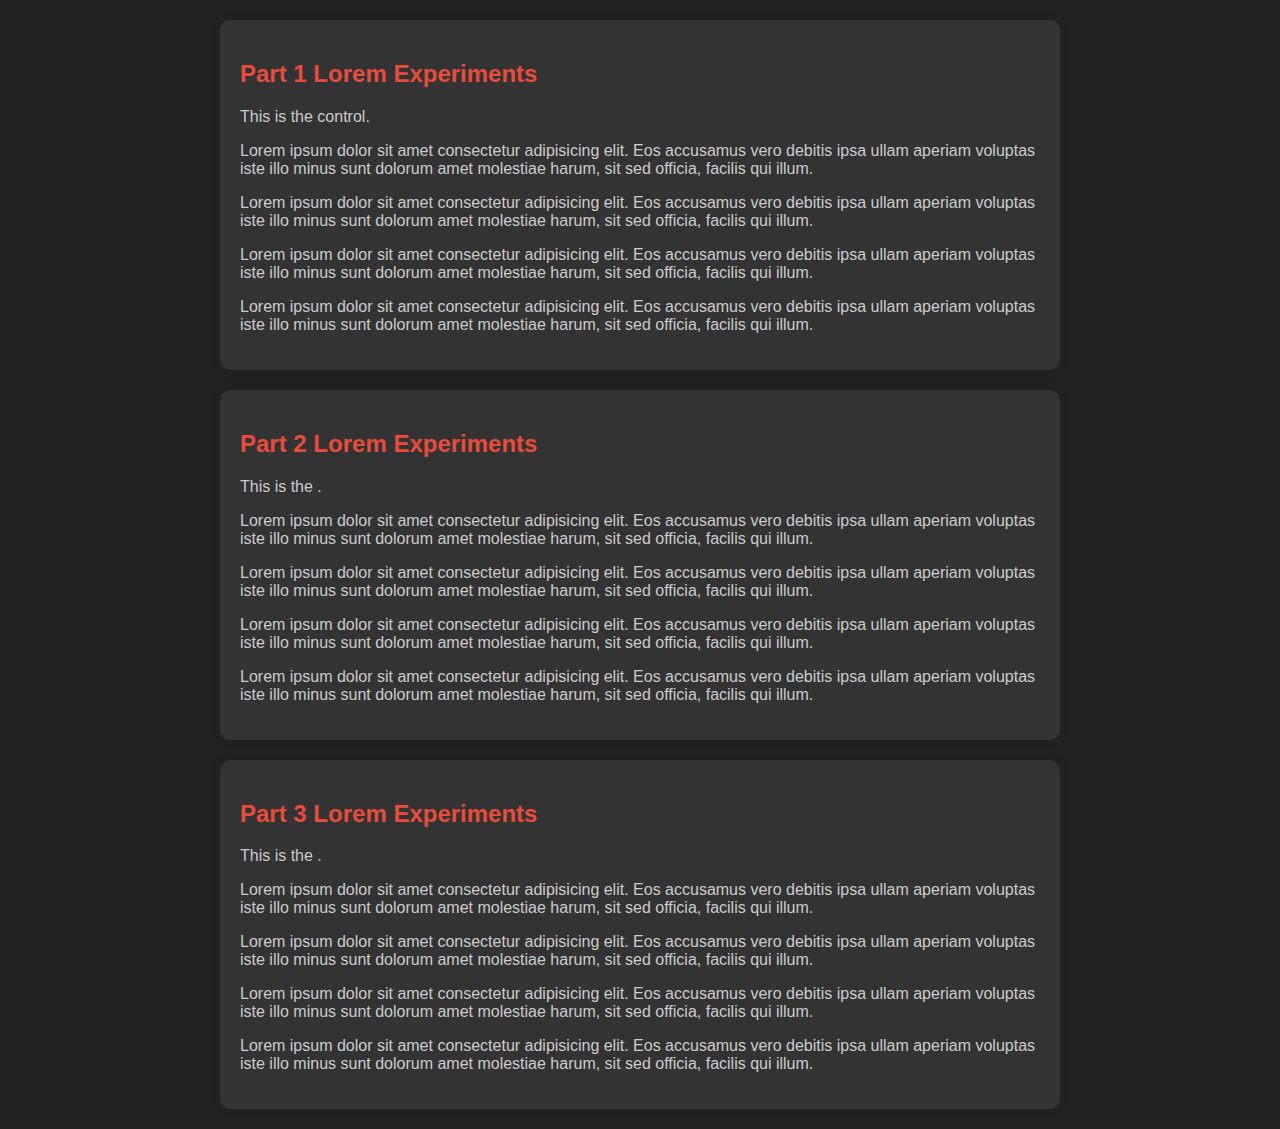
==== experiment1.html @ ab1bb504 "update with more information" ====
<!DOCTYPE html>
<html lang="en">
<head>
    <meta charset="UTF-8">
    <meta name="viewport" content="width=device-width, initial-scale=1.0">
    <title>Document</title>
</head>
<link rel="stylesheet" href="style.css">

<body>
    <section>
        <h2>Part 1 Lorem Experiments</h2>
        <p>This is the control.</p>
        <p>
            <Bold>Lorem ipsum dolor sit amet consectetur adipisicing elit. Eos accusamus vero debitis ipsa ullam aperiam voluptas iste illo minus sunt dolorum amet molestiae harum, sit sed officia, facilis qui illum.        </p>
            </Bold>
                <p>
            <Italics>Lorem ipsum dolor sit amet consectetur adipisicing elit. Eos accusamus vero debitis ipsa ullam aperiam voluptas iste illo minus sunt dolorum amet molestiae harum, sit sed officia, facilis qui illum.        </p>
            </Italics>
            </p>
        <p>
            <Strikethrough>Lorem ipsum dolor sit amet consectetur adipisicing elit. Eos accusamus vero debitis ipsa ullam aperiam voluptas iste illo minus sunt dolorum amet molestiae harum, sit sed officia, facilis qui illum.        </p>
            </Strikethrough>
            </p>
        <p>
            Lorem ipsum dolor sit amet consectetur adipisicing elit. Eos accusamus vero debitis ipsa ullam aperiam voluptas iste illo minus sunt dolorum amet molestiae harum, sit sed officia, facilis qui illum.        </p>
        </p>
    </section>

    <section>
        <h2>Part 2 Lorem Experiments</h2>
        <p>This is the .</p>
        <p>
            <Bold>Lorem ipsum dolor sit amet consectetur adipisicing elit. Eos accusamus vero debitis ipsa ullam aperiam voluptas iste illo minus sunt dolorum amet molestiae harum, sit sed officia, facilis qui illum.        </p>
            </Bold>
                <p>
            <Italics>Lorem ipsum dolor sit amet consectetur adipisicing elit. Eos accusamus vero debitis ipsa ullam aperiam voluptas iste illo minus sunt dolorum amet molestiae harum, sit sed officia, facilis qui illum.        </p>
            </Italics>
            </p>
        <p>
            <Strikethrough>Lorem ipsum dolor sit amet consectetur adipisicing elit. Eos accusamus vero debitis ipsa ullam aperiam voluptas iste illo minus sunt dolorum amet molestiae harum, sit sed officia, facilis qui illum.        </p>
            </Strikethrough>
            </p>
        <p>
            Lorem ipsum dolor sit amet consectetur adipisicing elit. Eos accusamus vero debitis ipsa ullam aperiam voluptas iste illo minus sunt dolorum amet molestiae harum, sit sed officia, facilis qui illum.        </p>
        </p>
    </section>

    <section>
        <h2>Part 3 Lorem Experiments</h2>
        <p>This is the .</p>
        <p>
            <Bold>Lorem ipsum dolor sit amet consectetur adipisicing elit. Eos accusamus vero debitis ipsa ullam aperiam voluptas iste illo minus sunt dolorum amet molestiae harum, sit sed officia, facilis qui illum.        </p>
            </Bold>
                <p>
            <Italics>Lorem ipsum dolor sit amet consectetur adipisicing elit. Eos accusamus vero debitis ipsa ullam aperiam voluptas iste illo minus sunt dolorum amet molestiae harum, sit sed officia, facilis qui illum.        </p>
            </Italics>
            </p>
        <p>
            <Strikethrough>Lorem ipsum dolor sit amet consectetur adipisicing elit. Eos accusamus vero debitis ipsa ullam aperiam voluptas iste illo minus sunt dolorum amet molestiae harum, sit sed officia, facilis qui illum.        </p>
            </Strikethrough>
            </p>
        <p>
            Lorem ipsum dolor sit amet consectetur adipisicing elit. Eos accusamus vero debitis ipsa ullam aperiam voluptas iste illo minus sunt dolorum amet molestiae harum, sit sed officia, facilis qui illum.        </p>
        </p>
    </section>

</body>
</html>
---- style.css ----
body {
    font-family: 'Arial', sans-serif;
    margin: 0;
    padding: 0;
    background-color: #222; /* Darker black */
    color: #ccc;
}

header {
    background-color: #222; /* Darker black */
    color: #ecf0f1;
    padding: 20px;
    text-align: center;
    border-radius: 10px 10px 0 0;
}

header img {
    border-radius: 50%;
    max-width: 100px;
}

section {
    max-width: 800px;
    margin: 20px auto;
    padding: 20px;
    background-color: #333; /* Darker black */
    box-shadow: 0 0 10px rgba(0, 0, 0, 0.1);
    border-radius: 10px;
}

h1, h2, h3 {
    color: #e74c3c; /* Red */
}

ul {
    list-style-type: none;
    padding: 0;
}

li {
    margin-bottom: 10px;
}

a {
    color: #3498db; /* Blue */
    text-decoration: none;
}

a:hover {
    text-decoration: underline;
}

footer {
    text-align: center;
    padding: 10px;
    background-color: #222; /* Darker black */
    color: #ecf0f1;
    position: fixed;
    bottom: 0;
    width: 100%;
    border-radius: 0 0 10px 10px;
}

/* Flexbox styles for sections starting from "Resume" */
.flex-container {
    display: flex;
    flex-direction: column;
}

.flex-item {
    box-sizing: border-box;
    margin-bottom: 20px;
}

.flex-item img {
    max-width: 100%;
    border-radius: 10px;
}
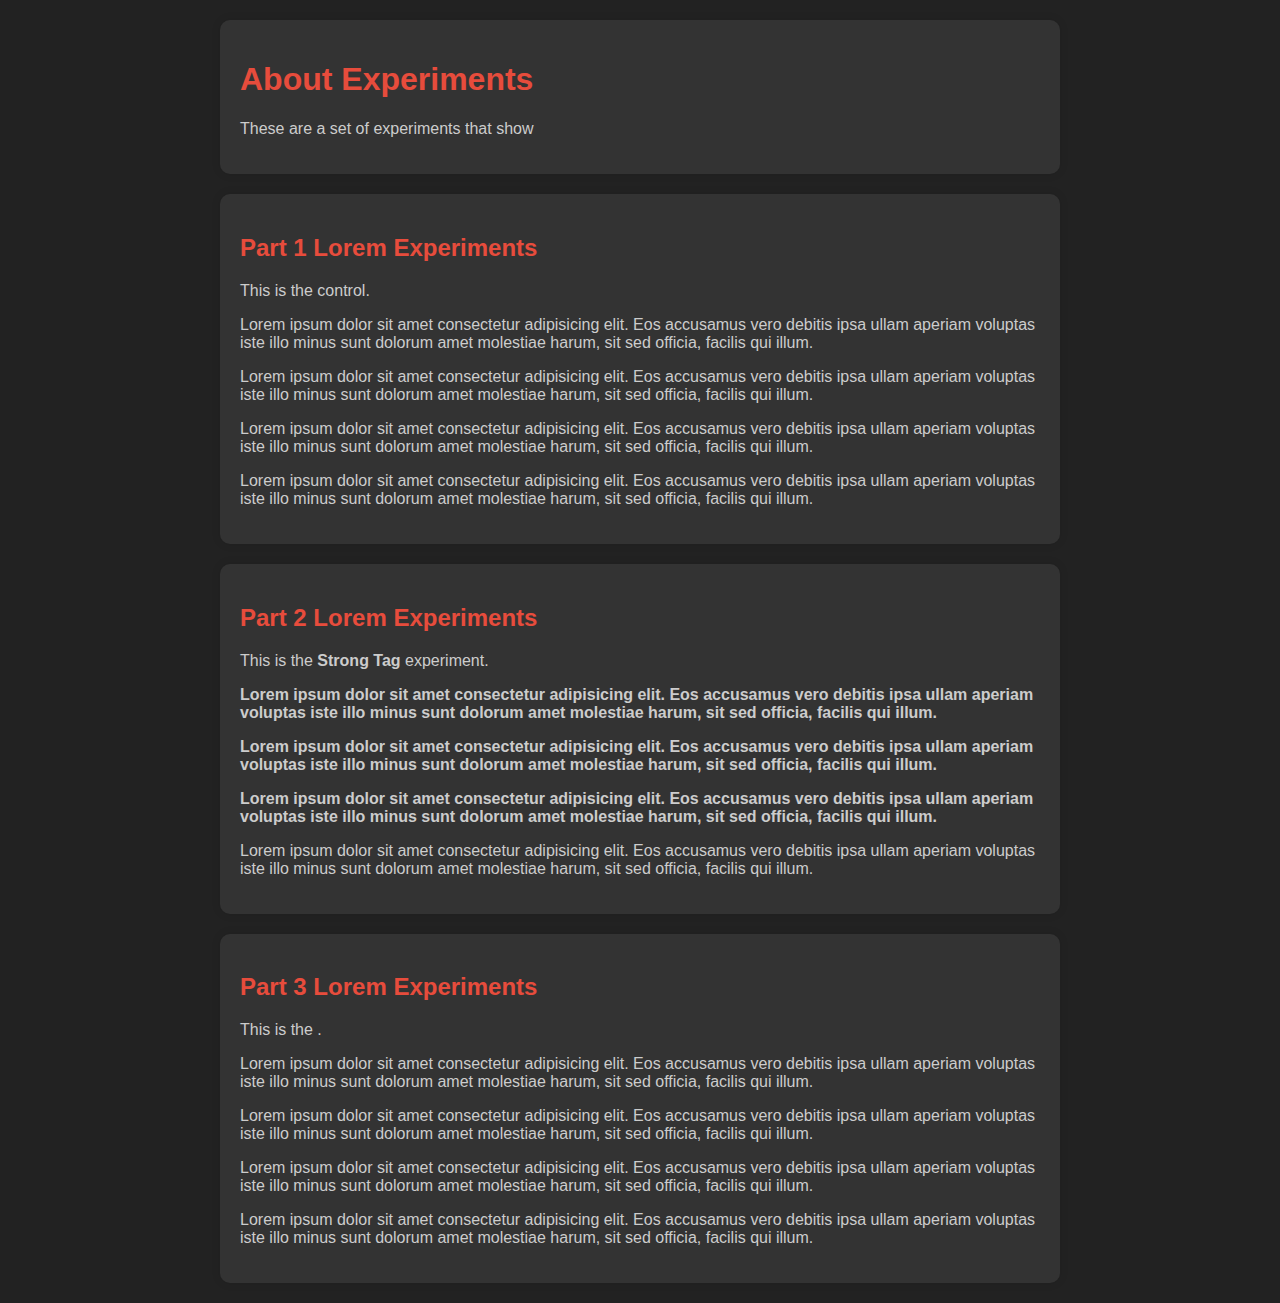
==== commit 85072c3d: "Added Javascript" ====
--- a/experiment1.html
+++ b/experiment1.html
@@ -8,19 +8,24 @@
 <link rel="stylesheet" href="style.css">
 
 <body>
+<section>
+<h1>About Experiments</h1>
+<p>These are a set of experiments that show</p>
+
+</section>
+
     <section>
         <h2>Part 1 Lorem Experiments</h2>
         <p>This is the control.</p>
         <p>
-            <Bold>Lorem ipsum dolor sit amet consectetur adipisicing elit. Eos accusamus vero debitis ipsa ullam aperiam voluptas iste illo minus sunt dolorum amet molestiae harum, sit sed officia, facilis qui illum.        </p>
-            </Bold>
-                <p>
-            <Italics>Lorem ipsum dolor sit amet consectetur adipisicing elit. Eos accusamus vero debitis ipsa ullam aperiam voluptas iste illo minus sunt dolorum amet molestiae harum, sit sed officia, facilis qui illum.        </p>
-            </Italics>
+            Lorem ipsum dolor sit amet consectetur adipisicing elit. Eos accusamus vero debitis ipsa ullam aperiam voluptas iste illo minus sunt dolorum amet molestiae harum, sit sed officia, facilis qui illum.        </p>
+            <p>
+            Lorem ipsum dolor sit amet consectetur adipisicing elit. Eos accusamus vero debitis ipsa ullam aperiam voluptas iste illo minus sunt dolorum amet molestiae harum, sit sed officia, facilis qui illum.        </p>
+            
             </p>
         <p>
-            <Strikethrough>Lorem ipsum dolor sit amet consectetur adipisicing elit. Eos accusamus vero debitis ipsa ullam aperiam voluptas iste illo minus sunt dolorum amet molestiae harum, sit sed officia, facilis qui illum.        </p>
-            </Strikethrough>
+            Lorem ipsum dolor sit amet consectetur adipisicing elit. Eos accusamus vero debitis ipsa ullam aperiam voluptas iste illo minus sunt dolorum amet molestiae harum, sit sed officia, facilis qui illum.        </p>
+            
             </p>
         <p>
             Lorem ipsum dolor sit amet consectetur adipisicing elit. Eos accusamus vero debitis ipsa ullam aperiam voluptas iste illo minus sunt dolorum amet molestiae harum, sit sed officia, facilis qui illum.        </p>
@@ -29,17 +34,17 @@
 
     <section>
         <h2>Part 2 Lorem Experiments</h2>
-        <p>This is the .</p>
+        <p>This is the <strong>Strong Tag</strong> experiment.</p>
         <p>
-            <Bold>Lorem ipsum dolor sit amet consectetur adipisicing elit. Eos accusamus vero debitis ipsa ullam aperiam voluptas iste illo minus sunt dolorum amet molestiae harum, sit sed officia, facilis qui illum.        </p>
-            </Bold>
+            <Strong>Lorem ipsum dolor sit amet consectetur adipisicing elit. Eos accusamus vero debitis ipsa ullam aperiam voluptas iste illo minus sunt dolorum amet molestiae harum, sit sed officia, facilis qui illum.        </p>
+            </Strong>
                 <p>
-            <Italics>Lorem ipsum dolor sit amet consectetur adipisicing elit. Eos accusamus vero debitis ipsa ullam aperiam voluptas iste illo minus sunt dolorum amet molestiae harum, sit sed officia, facilis qui illum.        </p>
-            </Italics>
+            <Strong>Lorem ipsum dolor sit amet consectetur adipisicing elit. Eos accusamus vero debitis ipsa ullam aperiam voluptas iste illo minus sunt dolorum amet molestiae harum, sit sed officia, facilis qui illum.        </p>
+            </Strong>
             </p>
         <p>
-            <Strikethrough>Lorem ipsum dolor sit amet consectetur adipisicing elit. Eos accusamus vero debitis ipsa ullam aperiam voluptas iste illo minus sunt dolorum amet molestiae harum, sit sed officia, facilis qui illum.        </p>
-            </Strikethrough>
+            <Strong>Lorem ipsum dolor sit amet consectetur adipisicing elit. Eos accusamus vero debitis ipsa ullam aperiam voluptas iste illo minus sunt dolorum amet molestiae harum, sit sed officia, facilis qui illum.        </p>
+            </Strong>
             </p>
         <p>
             Lorem ipsum dolor sit amet consectetur adipisicing elit. Eos accusamus vero debitis ipsa ullam aperiam voluptas iste illo minus sunt dolorum amet molestiae harum, sit sed officia, facilis qui illum.        </p>
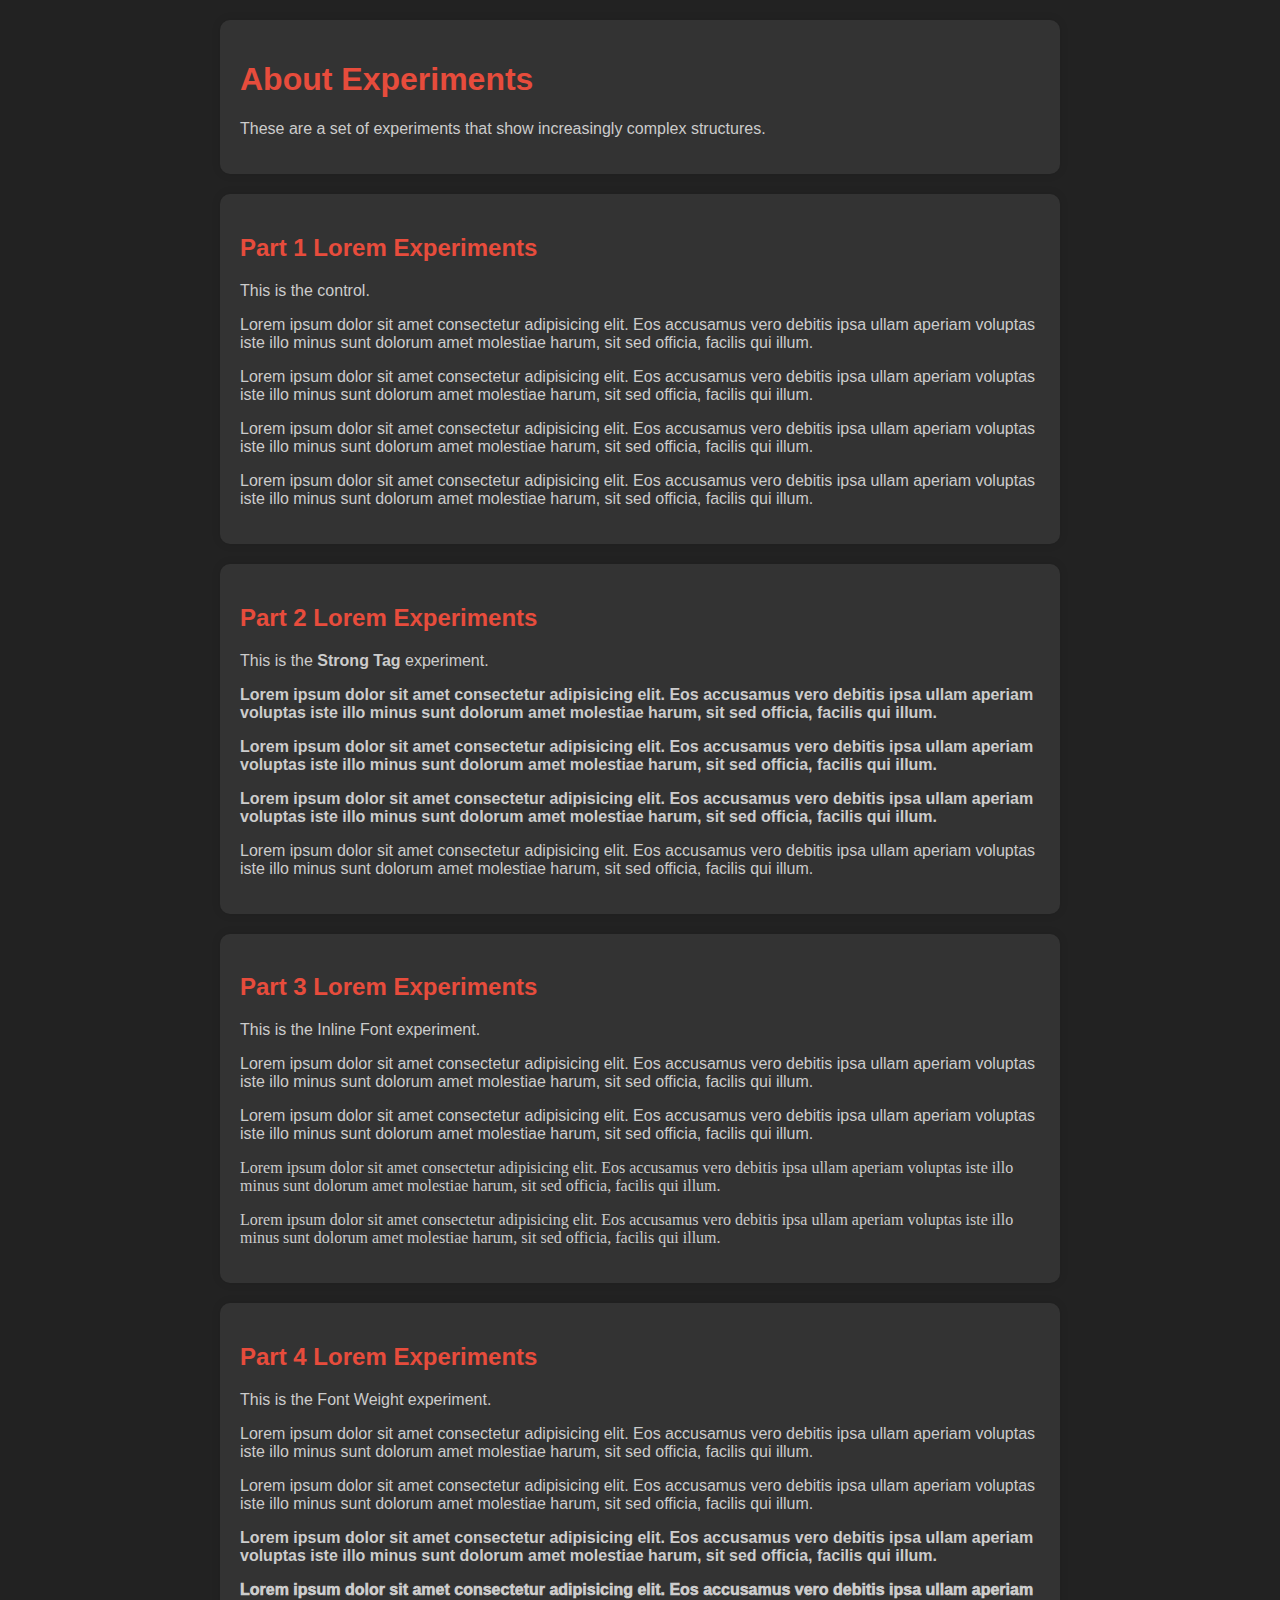
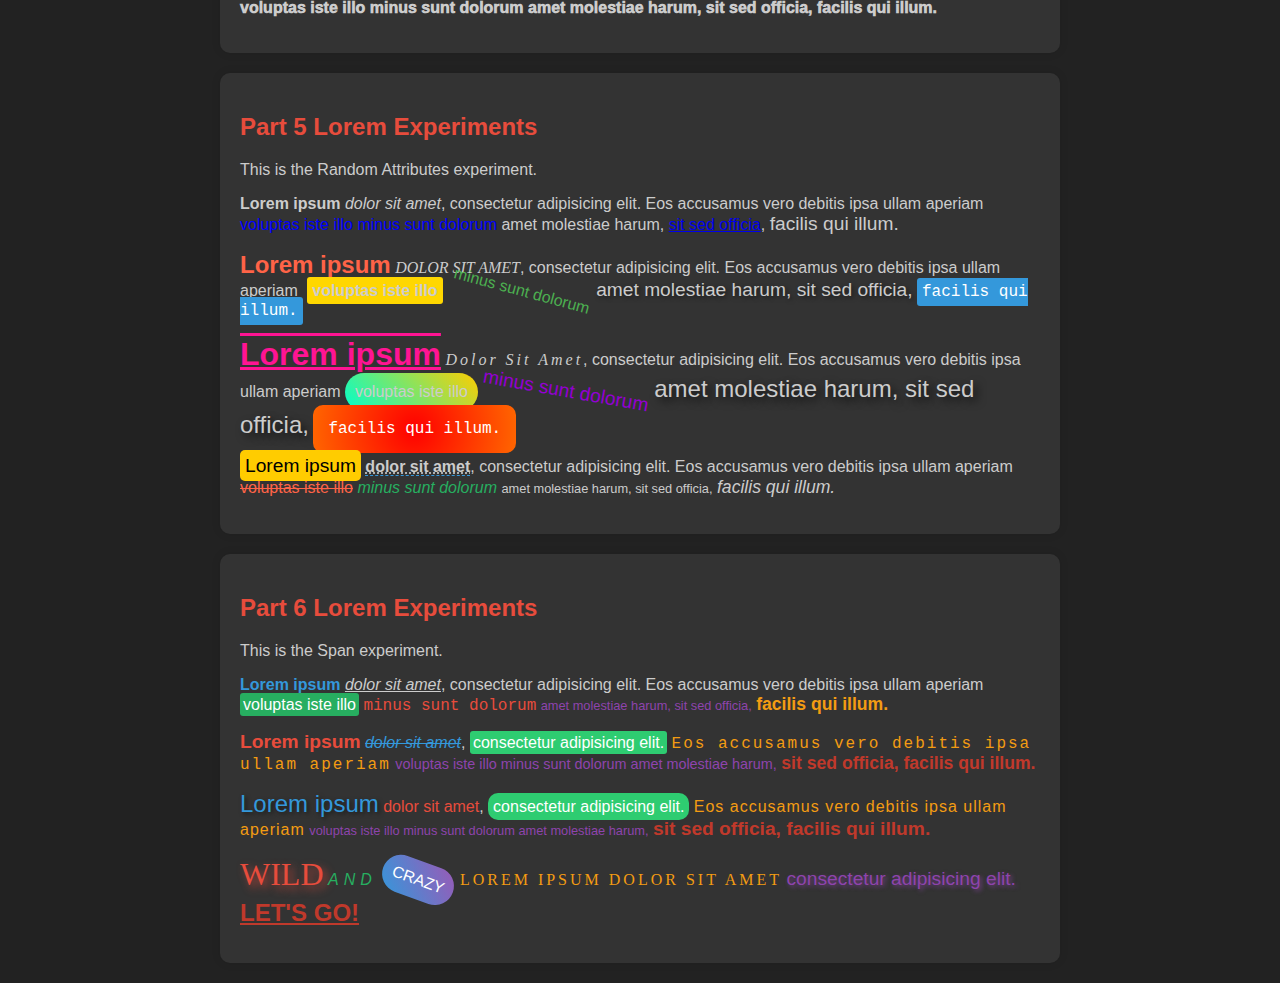
==== commit d6fa41a1: "added to experiments" ====
--- a/experiment1.html
+++ b/experiment1.html
@@ -1,5 +1,6 @@
 <!DOCTYPE html>
 <html lang="en">
+
 <head>
     <meta charset="UTF-8">
     <meta name="viewport" content="width=device-width, initial-scale=1.0">
@@ -8,27 +9,29 @@
 <link rel="stylesheet" href="style.css">
 
 <body>
-<section>
-<h1>About Experiments</h1>
-<p>These are a set of experiments that show</p>
+    <section>
+        <h1>About Experiments</h1>
+        <p>These are a set of experiments that show increasingly complex structures.</p>
 
-</section>
+    </section>
 
     <section>
         <h2>Part 1 Lorem Experiments</h2>
         <p>This is the control.</p>
         <p>
-            Lorem ipsum dolor sit amet consectetur adipisicing elit. Eos accusamus vero debitis ipsa ullam aperiam voluptas iste illo minus sunt dolorum amet molestiae harum, sit sed officia, facilis qui illum.        </p>
-            <p>
-            Lorem ipsum dolor sit amet consectetur adipisicing elit. Eos accusamus vero debitis ipsa ullam aperiam voluptas iste illo minus sunt dolorum amet molestiae harum, sit sed officia, facilis qui illum.        </p>
-            
-            </p>
+            Lorem ipsum dolor sit amet consectetur adipisicing elit. Eos accusamus vero debitis ipsa ullam aperiam
+            voluptas iste illo minus sunt dolorum amet molestiae harum, sit sed officia, facilis qui illum. </p>
         <p>
-            Lorem ipsum dolor sit amet consectetur adipisicing elit. Eos accusamus vero debitis ipsa ullam aperiam voluptas iste illo minus sunt dolorum amet molestiae harum, sit sed officia, facilis qui illum.        </p>
-            
-            </p>
+            Lorem ipsum dolor sit amet consectetur adipisicing elit. Eos accusamus vero debitis ipsa ullam aperiam
+            voluptas iste illo minus sunt dolorum amet molestiae harum, sit sed officia, facilis qui illum. </p>
+        </p>
         <p>
-            Lorem ipsum dolor sit amet consectetur adipisicing elit. Eos accusamus vero debitis ipsa ullam aperiam voluptas iste illo minus sunt dolorum amet molestiae harum, sit sed officia, facilis qui illum.        </p>
+            Lorem ipsum dolor sit amet consectetur adipisicing elit. Eos accusamus vero debitis ipsa ullam aperiam
+            voluptas iste illo minus sunt dolorum amet molestiae harum, sit sed officia, facilis qui illum. </p>
+        </p>
+        <p>
+            Lorem ipsum dolor sit amet consectetur adipisicing elit. Eos accusamus vero debitis ipsa ullam aperiam
+            voluptas iste illo minus sunt dolorum amet molestiae harum, sit sed officia, facilis qui illum. </p>
         </p>
     </section>
 
@@ -36,39 +39,152 @@
         <h2>Part 2 Lorem Experiments</h2>
         <p>This is the <strong>Strong Tag</strong> experiment.</p>
         <p>
-            <Strong>Lorem ipsum dolor sit amet consectetur adipisicing elit. Eos accusamus vero debitis ipsa ullam aperiam voluptas iste illo minus sunt dolorum amet molestiae harum, sit sed officia, facilis qui illum.        </p>
-            </Strong>
-                <p>
-            <Strong>Lorem ipsum dolor sit amet consectetur adipisicing elit. Eos accusamus vero debitis ipsa ullam aperiam voluptas iste illo minus sunt dolorum amet molestiae harum, sit sed officia, facilis qui illum.        </p>
-            </Strong>
-            </p>
+            <Strong>Lorem ipsum dolor sit amet consectetur adipisicing elit. Eos accusamus vero debitis ipsa ullam
+                aperiam voluptas iste illo minus sunt dolorum amet molestiae harum, sit sed officia, facilis qui illum.
+        </p>
+        </Strong>
         <p>
-            <Strong>Lorem ipsum dolor sit amet consectetur adipisicing elit. Eos accusamus vero debitis ipsa ullam aperiam voluptas iste illo minus sunt dolorum amet molestiae harum, sit sed officia, facilis qui illum.        </p>
-            </Strong>
-            </p>
+            <Strong>Lorem ipsum dolor sit amet consectetur adipisicing elit. Eos accusamus vero debitis ipsa ullam
+                aperiam voluptas iste illo minus sunt dolorum amet molestiae harum, sit sed officia, facilis qui illum.
+        </p>
+        </Strong>
+        </p>
         <p>
-            Lorem ipsum dolor sit amet consectetur adipisicing elit. Eos accusamus vero debitis ipsa ullam aperiam voluptas iste illo minus sunt dolorum amet molestiae harum, sit sed officia, facilis qui illum.        </p>
+            <Strong>Lorem ipsum dolor sit amet consectetur adipisicing elit. Eos accusamus vero debitis ipsa ullam
+                aperiam voluptas iste illo minus sunt dolorum amet molestiae harum, sit sed officia, facilis qui illum.
+        </p>
+        </Strong>
+        </p>
+        <p>
+            Lorem ipsum dolor sit amet consectetur adipisicing elit. Eos accusamus vero debitis ipsa ullam aperiam
+            voluptas iste illo minus sunt dolorum amet molestiae harum, sit sed officia, facilis qui illum. </p>
         </p>
     </section>
 
     <section>
         <h2>Part 3 Lorem Experiments</h2>
-        <p>This is the .</p>
-        <p>
-            <Bold>Lorem ipsum dolor sit amet consectetur adipisicing elit. Eos accusamus vero debitis ipsa ullam aperiam voluptas iste illo minus sunt dolorum amet molestiae harum, sit sed officia, facilis qui illum.        </p>
-            </Bold>
-                <p>
-            <Italics>Lorem ipsum dolor sit amet consectetur adipisicing elit. Eos accusamus vero debitis ipsa ullam aperiam voluptas iste illo minus sunt dolorum amet molestiae harum, sit sed officia, facilis qui illum.        </p>
-            </Italics>
-            </p>
-        <p>
-            <Strikethrough>Lorem ipsum dolor sit amet consectetur adipisicing elit. Eos accusamus vero debitis ipsa ullam aperiam voluptas iste illo minus sunt dolorum amet molestiae harum, sit sed officia, facilis qui illum.        </p>
-            </Strikethrough>
-            </p>
-        <p>
-            Lorem ipsum dolor sit amet consectetur adipisicing elit. Eos accusamus vero debitis ipsa ullam aperiam voluptas iste illo minus sunt dolorum amet molestiae harum, sit sed officia, facilis qui illum.        </p>
+        <p>This is the <a style="font-family: Impact, Haettenschweiler, 'Arial Narrow Bold', sans-serif;">Inline</a> <a style="font-family: 'Segoe UI', Tahoma, Geneva, Verdana, sans-serif;">Font</a> <a style="font-family: Arial, Helvetica, sans-serif;">experiment</a>.</p>
+        <p style="font-family: Arial, sans-serif;">
+            Lorem ipsum dolor sit amet consectetur adipisicing elit. Eos accusamus vero debitis ipsa ullam aperiam
+            voluptas iste illo minus sunt dolorum amet molestiae harum, sit sed officia, facilis qui illum. </p>
+        
+        <p style="font-family:'Franklin Gothic Medium', 'Arial Narrow', Arial, sans-serif;">
+            Lorem ipsum dolor sit amet consectetur adipisicing elit. Eos accusamus vero debitis ipsa ullam aperiam
+            voluptas iste illo minus sunt dolorum amet molestiae harum, sit sed officia, facilis qui illum. </p>
+
+        </p>
+        <p style="font-family: 'Times New Roman', sans-serif;">
+            Lorem ipsum dolor sit amet consectetur adipisicing elit. Eos accusamus vero debitis ipsa ullam aperiam
+            voluptas iste illo minus sunt dolorum amet molestiae harum, sit sed officia, facilis qui illum. </p>
+
+        </p>
+        <p style="font-family:Cambria, Cochin, serif;">
+            Lorem ipsum dolor sit amet consectetur adipisicing elit. Eos accusamus vero debitis ipsa ullam aperiam
+            voluptas iste illo minus sunt dolorum amet molestiae harum, sit sed officia, facilis qui illum. </p>
         </p>
     </section>
 
+    <section>
+        <h2>Part 4 Lorem Experiments</h2>
+        <p>This is the Font Weight experiment.</p>
+        <p style="font-weight: 100;">
+            Lorem ipsum dolor sit amet consectetur adipisicing elit. Eos accusamus vero debitis ipsa ullam aperiam
+            voluptas iste illo minus sunt dolorum amet molestiae harum, sit sed officia, facilis qui illum. </p>
+        <p style="font-weight: 500;">
+            Lorem ipsum dolor sit amet consectetur adipisicing elit. Eos accusamus vero debitis ipsa ullam aperiam
+            voluptas iste illo minus sunt dolorum amet molestiae harum, sit sed officia, facilis qui illum. </p>
+
+        </p>
+        <p style="font-weight: 900;">
+            Lorem ipsum dolor sit amet consectetur adipisicing elit. Eos accusamus vero debitis ipsa ullam aperiam
+            voluptas iste illo minus sunt dolorum amet molestiae harum, sit sed officia, facilis qui illum. </p>
+
+        </p>
+        <p style="font-weight: 1000;">
+            Lorem ipsum dolor sit amet consectetur adipisicing elit. Eos accusamus vero debitis ipsa ullam aperiam
+            voluptas iste illo minus sunt dolorum amet molestiae harum, sit sed officia, facilis qui illum. </p>
+        </p>
+    </section>
+
+    <section class="custom-section">
+        <h2 class="custom-section">Part 5 Lorem Experiments</h2>
+        <p>This is the Random Attributes experiment.</p>
+        <p>
+            <strong>Lorem ipsum</strong> <em>dolor sit amet</em>, consectetur adipisicing elit. Eos accusamus vero debitis ipsa ullam aperiam
+            <span style="color: blue;">voluptas iste illo minus sunt dolorum</span> amet molestiae harum, 
+            <a href="#" style="text-decoration: underline;">sit sed officia</a>, <span style="font-size: 1.2em;">facilis qui illum.</span>
+        </p>
+        <p>
+            <strong style="font-size: 1.5em; color: #ff6347;">Lorem ipsum</strong> 
+            <em style="font-family: 'Comic Sans MS', cursive; text-transform: uppercase;">dolor sit amet</em>, 
+            consectetur adipisicing elit. Eos accusamus vero debitis ipsa ullam aperiam
+            <span style="background-color: #ffd700; padding: 5px; border-radius: 3px; margin: 0 5px; font-weight: bold;">voluptas iste illo</span> 
+            <a href="#" style="text-decoration: none; color: #4caf50; transform: rotate(15deg); display: inline-block;">minus sunt dolorum</a> 
+            <span style="font-size: 1.2em; text-shadow: 2px 2px 4px rgba(0, 0, 0, 0.5);">amet molestiae harum, sit sed officia,</span> 
+            <span style="font-family: 'Courier New', monospace; background-color: #3498db; color: white; padding: 5px; border-radius: 3px;">facilis qui illum.</span>
+        </p>
+        <p>
+            <strong style="font-size: 2em; color: #ff1493; text-decoration: underline overline;">Lorem ipsum</strong> 
+            <em style="font-family: 'Impact', fantasy; letter-spacing: 3px; text-transform: capitalize;">dolor sit amet</em>, 
+            consectetur adipisicing elit. Eos accusamus vero debitis ipsa ullam aperiam
+            <span style="background: linear-gradient(45deg, #00ffcc, #ffcc00); padding: 10px; border-radius: 20px; display: inline-block;">voluptas iste illo</span> 
+            <a href="#" style="text-decoration: none; color: #9400d3; transform: rotate(10deg); display: inline-block; font-size: 1.2em;">minus sunt dolorum</a> 
+            <span style="font-size: 1.5em; text-shadow: 4px 4px 8px rgba(0, 0, 0, 0.7);">amet molestiae harum, sit sed officia,</span> 
+            <span style="font-family: 'Courier New', monospace; background: radial-gradient(circle, #ff0000, #ff6600); color: white; padding: 15px; border-radius: 10px;">facilis qui illum.</span>
+        </p>
+        <p>
+            <mark style="background-color: #ffcc00; padding: 5px; border-radius: 5px; font-size: 1.2em;">Lorem ipsum</mark> 
+            <abbr title="Dolor Sit Amet" style="border-bottom: 1px dashed #3498db; cursor: help; font-weight: bold;">dolor sit amet</abbr>, 
+            consectetur adipisicing elit. Eos accusamus vero debitis ipsa ullam aperiam
+            <del style="text-decoration: line-through; color: #ff6347;">voluptas iste illo</del> 
+            <a href="#" style="text-decoration: none; color: #27ae60; font-style: oblique;">minus sunt dolorum</a> 
+            <small style="font-size: 0.8em;">amet molestiae harum, sit sed officia,</small> 
+            <cite style="font-style: italic; font-size: 1.1em;">facilis qui illum.</cite>
+        </p>
+                        
+    </section>
+
+    <section>
+        <h2>Part 6 Lorem Experiments</h2>
+        <p>This is the Span experiment.</p>
+        <p>
+            <span style="font-weight: bold; color: #3498db;">Lorem ipsum</span> 
+            <span style="font-style: italic; text-decoration: underline;">dolor sit amet</span>, 
+            consectetur adipisicing elit. Eos accusamus vero debitis ipsa ullam aperiam
+            <span style="background-color: #27ae60; color: white; padding: 3px; border-radius: 3px;">voluptas iste illo</span> 
+            <span style="font-family: 'Courier New', monospace; color: #e74c3c;">minus sunt dolorum</span> 
+            <span style="font-size: 0.8em; color: #8e44ad;">amet molestiae harum, sit sed officia,</span> 
+            <span style="font-weight: bold; font-size: 1.1em; color: #f39c12;">facilis qui illum.</span>
+        </p>
+        <p>
+            <span style="font-size: 1.2em; color: #e74c3c; font-weight: bold;">Lorem ipsum</span> 
+            <span style="font-style: italic; text-decoration: line-through; color: #3498db;">dolor sit amet</span>, 
+            <span style="background-color: #2ecc71; color: white; padding: 3px; border-radius: 3px;">consectetur adipisicing elit.</span> 
+            <span style="font-family: 'Courier New', monospace; color: #f39c12; letter-spacing: 2px;">Eos accusamus vero debitis ipsa ullam aperiam</span> 
+            <span style="font-size: 0.9em; color: #8e44ad;">voluptas iste illo minus sunt dolorum amet molestiae harum,</span> 
+            <span style="font-weight: bold; font-size: 1.1em; color: #c0392b;">sit sed officia, facilis qui illum.</span>
+        </p>
+        
+        <p>
+            <span style="font-size: 1.5em; color: #3498db; text-shadow: 2px 2px 4px rgba(0, 0, 0, 0.5);">Lorem ipsum</span> 
+            <span style="font-style: normal; text-decoration: none; color: #e74c3c;">dolor sit amet</span>, 
+            <span style="background-color: #2ecc71; color: white; padding: 5px; border-radius: 10px;">consectetur adipisicing elit.</span> 
+            <span style="font-family: 'Verdana', sans-serif; color: #f39c12; letter-spacing: 1px;">Eos accusamus vero debitis ipsa ullam aperiam</span> 
+            <span style="font-size: 0.8em; color: #8e44ad;">voluptas iste illo minus sunt dolorum amet molestiae harum,</span> 
+            <span style="font-weight: bold; font-size: 1.2em; color: #c0392b;">sit sed officia, facilis qui illum.</span>
+        </p>
+        
+        <p class="waycrazy">
+            <span style="font-size: 2em; color: #e74c3c; text-shadow: 4px 4px 8px rgba(231, 76, 60, 0.7); font-family: 'Bangers', cursive;">WILD</span> 
+            <span style="font-style: italic; text-decoration: blink; color: #27ae60; letter-spacing: 5px; text-transform: uppercase;">and</span> 
+            <span style="background: linear-gradient(45deg, #3498db, #9b59b6); color: white; padding: 10px; border-radius: 20px; display: inline-block; transform: rotate(20deg);">CRAZY</span> 
+            <span style="font-family: 'Comic Sans MS', cursive; color: #f39c12; letter-spacing: 3px; text-transform: uppercase;">Lorem ipsum dolor sit amet</span> 
+            <span style="font-size: 1.2em; color: #8e44ad; text-shadow: 2px 2px 4px rgba(142, 68, 173, 0.7);">consectetur adipisicing elit.</span> 
+            <span style="font-weight: bold; font-size: 1.5em; color: #c0392b; text-decoration: underline; animation: rainbow 3s infinite;">LET'S GO!</span>
+        </p>
+        
+    </section>
+
 </body>
+
 </html>--- a/style.css
+++ b/style.css
@@ -41,38 +41,20 @@
     margin-bottom: 10px;
 }
 
-a {
-    color: #3498db; /* Blue */
-    text-decoration: none;
-}
-
-a:hover {
-    text-decoration: underline;
-}
 
 footer {
     text-align: center;
     padding: 10px;
-    background-color: #222; /* Darker black */
-    color: #ecf0f1;
-    position: fixed;
+    position: relative;
     bottom: 0;
     width: 100%;
-    border-radius: 0 0 10px 10px;
 }
 
-/* Flexbox styles for sections starting from "Resume" */
-.flex-container {
-    display: flex;
-    flex-direction: column;
-}
-
-.flex-item {
-    box-sizing: border-box;
-    margin-bottom: 20px;
-}
-
-.flex-item img {
-    max-width: 100%;
-    border-radius: 10px;
+@keyframes rainbow {
+    0% { color: #c0392b; }
+    20% { color: #e74c3c; }
+    40% { color: #f39c12; }
+    60% { color: #27ae60; }
+    80% { color: #3498db; }
+    100% { color: #8e44ad; }
 }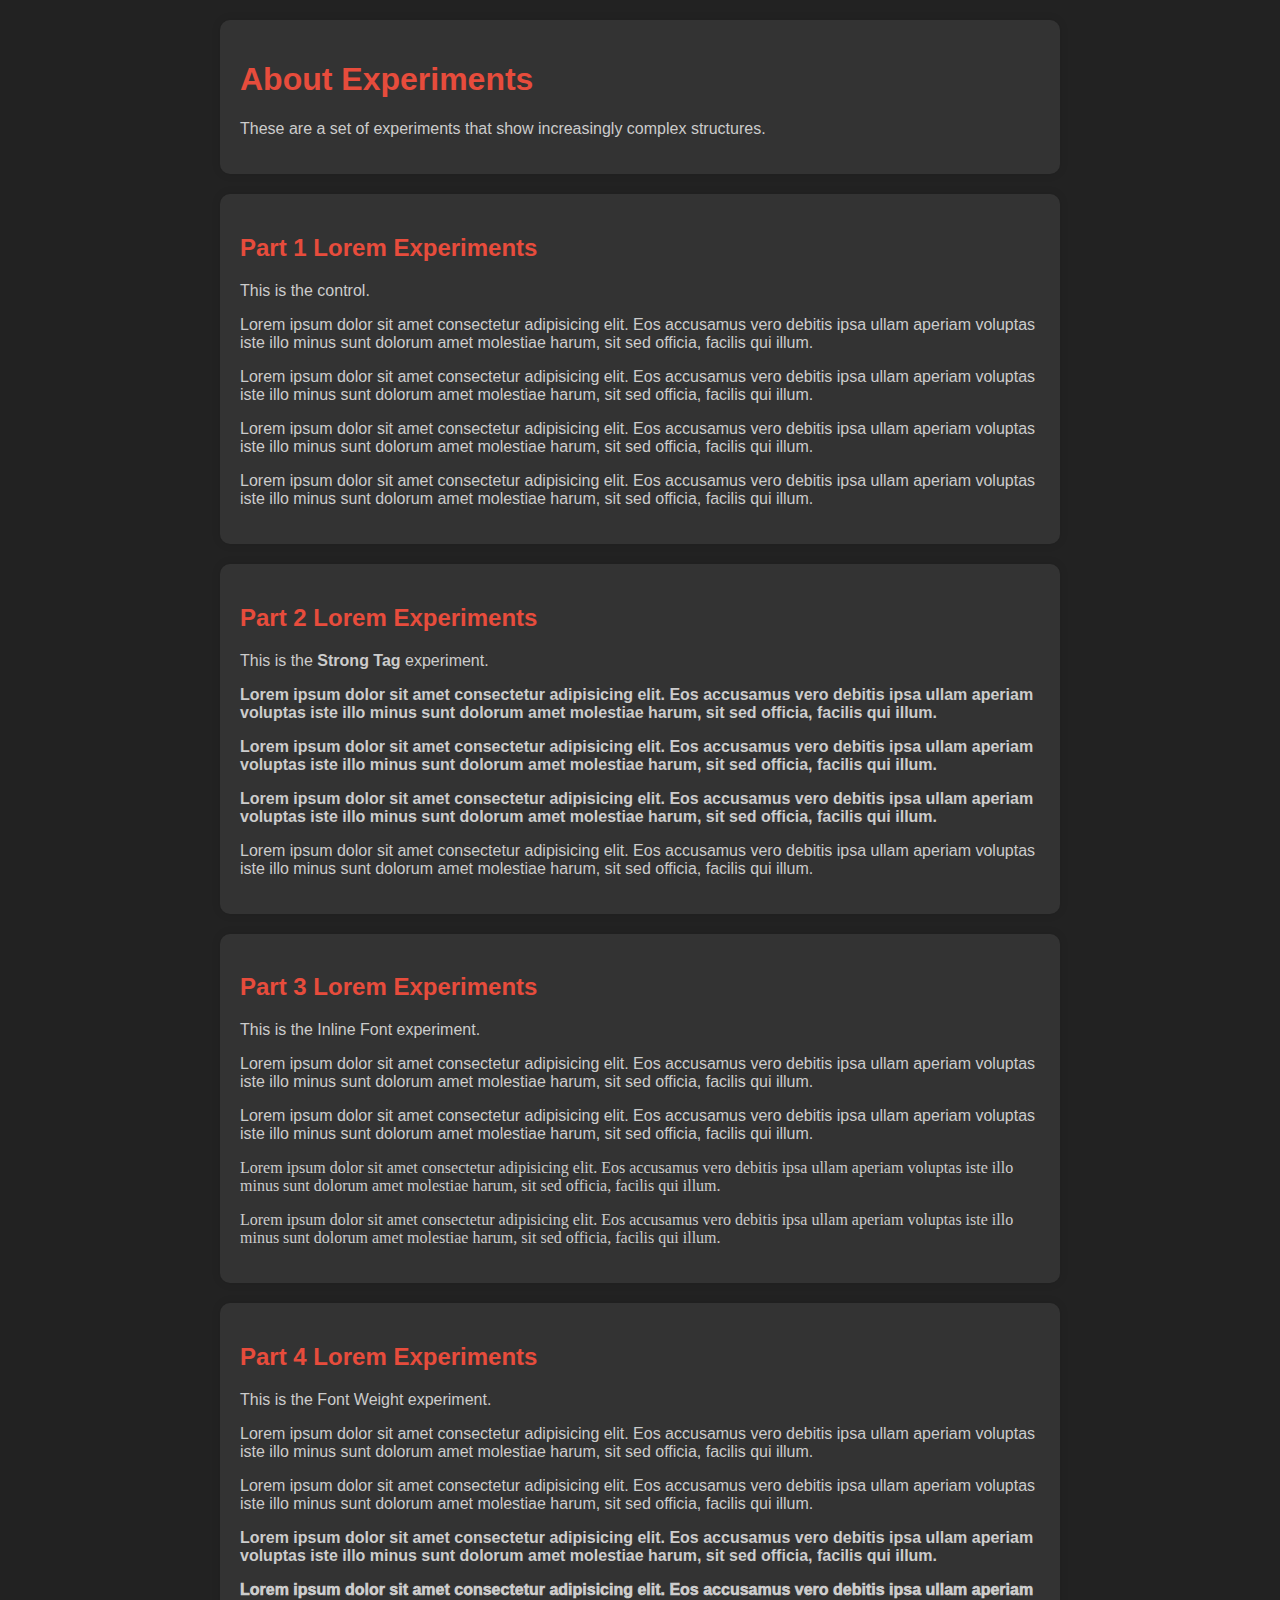
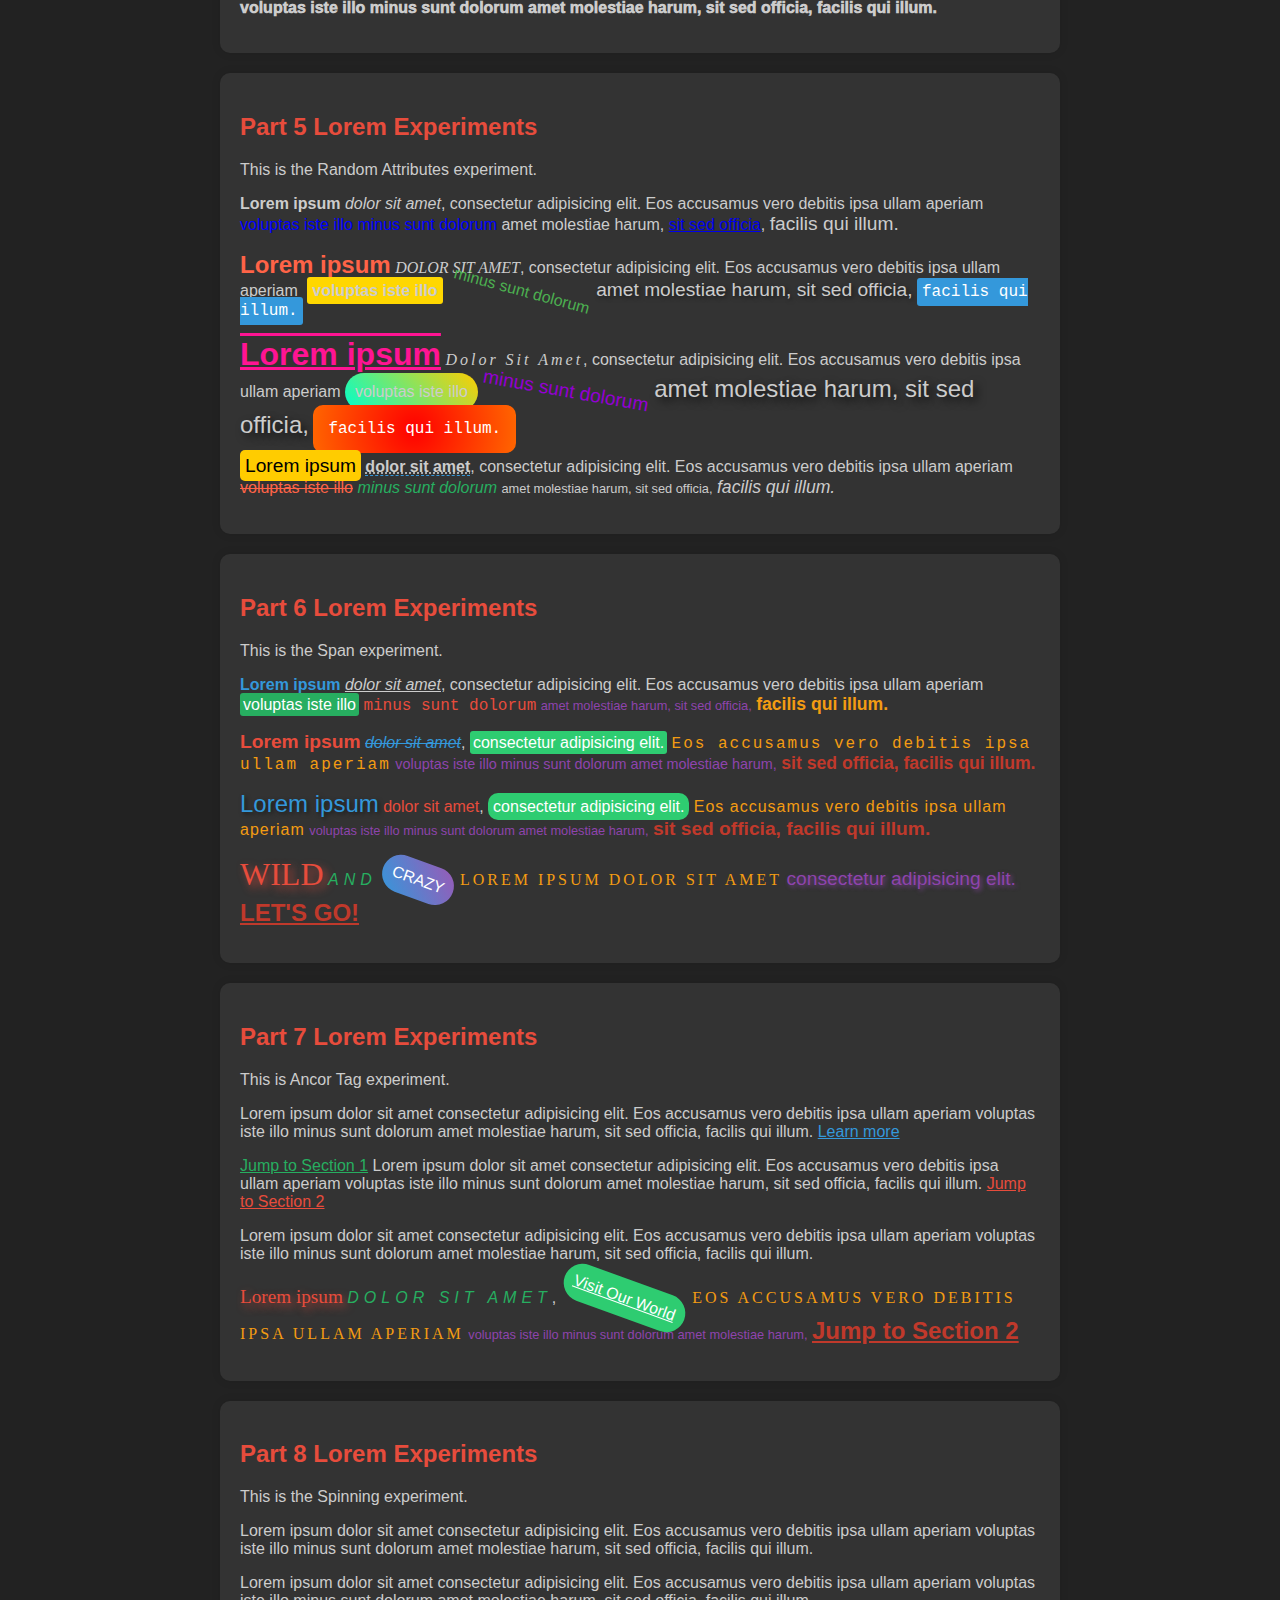
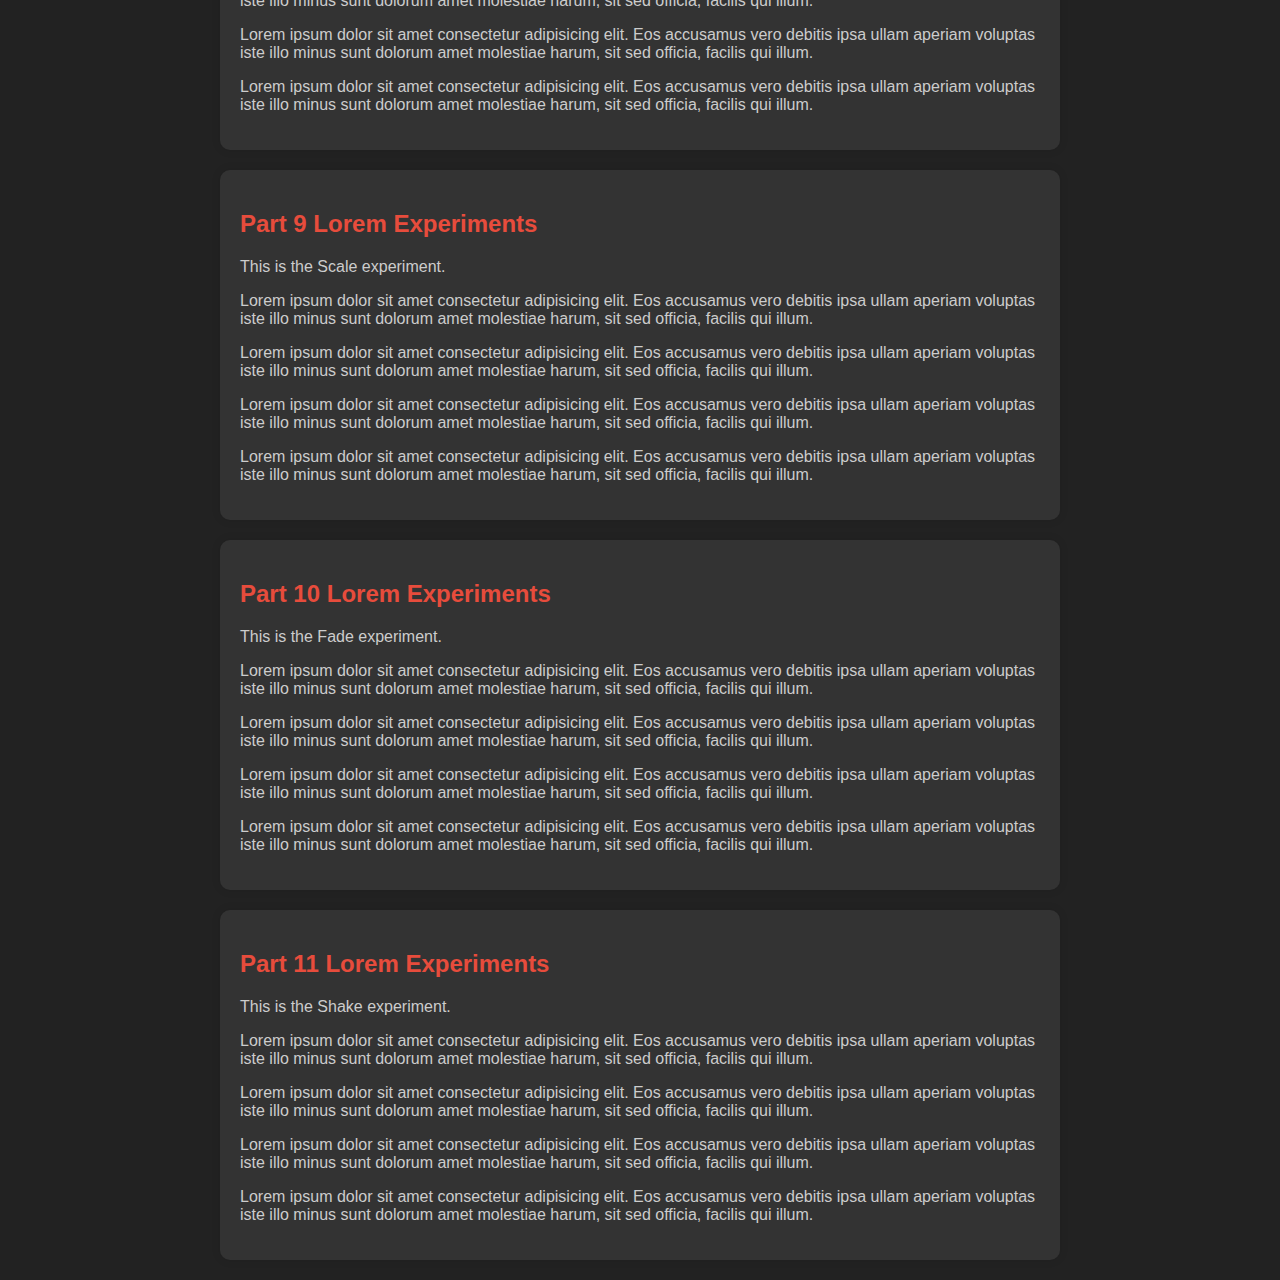
==== commit 2f78c024: "Added to experiments" ====
--- a/experiment1.html
+++ b/experiment1.html
@@ -184,7 +184,115 @@
         </p>
         
     </section>
-
+    <section>
+        <h2>Part 7 Lorem Experiments</h2>
+        <p>This is Ancor Tag experiment.</p>
+        <p>
+            Lorem ipsum dolor sit amet consectetur adipisicing elit. Eos accusamus vero debitis ipsa ullam aperiam
+            voluptas iste illo minus sunt dolorum amet molestiae harum, sit sed officia, facilis qui illum. 
+            <a href="https://example.com" style="color: #3498db; text-decoration: underline;">Learn more</a>
+        </p>
+        <p>
+            <!-- Another paragraph with anchors -->
+            <a href="#section1" style="color: #27ae60; text-decoration: underline;">Jump to Section 1</a> 
+            Lorem ipsum dolor sit amet consectetur adipisicing elit. Eos accusamus vero debitis ipsa ullam aperiam
+            voluptas iste illo minus sunt dolorum amet molestiae harum, sit sed officia, facilis qui illum. 
+            <a href="#section2" style="color: #e74c3c; text-decoration: underline;">Jump to Section 2</a>
+        </p>
+        
+        <p>
+            Lorem ipsum dolor sit amet consectetur adipisicing elit. Eos accusamus vero debitis ipsa ullam aperiam
+            voluptas iste illo minus sunt dolorum amet molestiae harum, sit sed officia, facilis qui illum. </p>
+        </p>
+        <p>
+            <span style="font-size: 1.2em; color: #e74c3c; text-shadow: 4px 4px 8px rgba(231, 76, 60, 0.7); font-family: 'Bangers', cursive;">Lorem ipsum</span> 
+            <span style="font-style: italic; text-decoration: blink; color: #27ae60; letter-spacing: 5px; text-transform: uppercase;">dolor sit amet</span>, 
+            <a href="https://example.com" style="background-color: #2ecc71; color: white; padding: 10px; border-radius: 20px; display: inline-block; transform: rotate(20deg);">Visit Our World</a> 
+            <span style="font-family: 'Comic Sans MS', cursive; color: #f39c12; letter-spacing: 3px; text-transform: uppercase;">Eos accusamus vero debitis ipsa ullam aperiam</span> 
+            <span style="font-size: 0.8em; color: #8e44ad;">voluptas iste illo minus sunt dolorum amet molestiae harum,</span> 
+            <a href="#section2" style="font-weight: bold; font-size: 1.5em; color: #c0392b; text-decoration: underline; animation: colorCycle 3s infinite;">Jump to Section 2</a>
+        </p>
+    </section>
+
+    <section>
+        <h2>Part 8 Lorem Experiments</h2>
+        <p>This is the Spinning experiment.</p>
+        <p id="spin-paragraph">
+            Lorem ipsum dolor sit amet consectetur adipisicing elit. Eos accusamus vero debitis ipsa ullam aperiam
+            voluptas iste illo minus sunt dolorum amet molestiae harum, sit sed officia, facilis qui illum. </p>
+        <p id="spin-paragraph2">
+            Lorem ipsum dolor sit amet consectetur adipisicing elit. Eos accusamus vero debitis ipsa ullam aperiam
+            voluptas iste illo minus sunt dolorum amet molestiae harum, sit sed officia, facilis qui illum. </p>
+        </p>
+        <p id="spin-paragraph3">
+            Lorem ipsum dolor sit amet consectetur adipisicing elit. Eos accusamus vero debitis ipsa ullam aperiam
+            voluptas iste illo minus sunt dolorum amet molestiae harum, sit sed officia, facilis qui illum. </p>
+        </p>
+        <p id="spin-paragraph1">
+            Lorem ipsum dolor sit amet consectetur adipisicing elit. Eos accusamus vero debitis ipsa ullam aperiam
+            voluptas iste illo minus sunt dolorum amet molestiae harum, sit sed officia, facilis qui illum. </p>
+        </p>
+    </section>
+
+    <section>
+        <h2>Part 9 Lorem Experiments</h2>
+        <p>This is the Scale experiment.</p>
+        <p class="scaled-element">
+            Lorem ipsum dolor sit amet consectetur adipisicing elit. Eos accusamus vero debitis ipsa ullam aperiam
+            voluptas iste illo minus sunt dolorum amet molestiae harum, sit sed officia, facilis qui illum. </p>
+        <p class="scaled-element1">
+            Lorem ipsum dolor sit amet consectetur adipisicing elit. Eos accusamus vero debitis ipsa ullam aperiam
+            voluptas iste illo minus sunt dolorum amet molestiae harum, sit sed officia, facilis qui illum. </p>
+        </p>
+        <p class="scaled-element2">
+            Lorem ipsum dolor sit amet consectetur adipisicing elit. Eos accusamus vero debitis ipsa ullam aperiam
+            voluptas iste illo minus sunt dolorum amet molestiae harum, sit sed officia, facilis qui illum. </p>
+        </p>
+        <p class="scaled-element3">
+            Lorem ipsum dolor sit amet consectetur adipisicing elit. Eos accusamus vero debitis ipsa ullam aperiam
+            voluptas iste illo minus sunt dolorum amet molestiae harum, sit sed officia, facilis qui illum. </p>
+        </p>
+    </section>
+
+    <section>
+        <h2>Part 10 Lorem Experiments</h2>
+        <p>This is the Fade experiment.</p>
+        <p class="fading-element">
+            Lorem ipsum dolor sit amet consectetur adipisicing elit. Eos accusamus vero debitis ipsa ullam aperiam
+            voluptas iste illo minus sunt dolorum amet molestiae harum, sit sed officia, facilis qui illum. </p>
+        <p class="fading-element1">
+            Lorem ipsum dolor sit amet consectetur adipisicing elit. Eos accusamus vero debitis ipsa ullam aperiam
+            voluptas iste illo minus sunt dolorum amet molestiae harum, sit sed officia, facilis qui illum. </p>
+        </p>
+        <p class="fading-element2">
+            Lorem ipsum dolor sit amet consectetur adipisicing elit. Eos accusamus vero debitis ipsa ullam aperiam
+            voluptas iste illo minus sunt dolorum amet molestiae harum, sit sed officia, facilis qui illum. </p>
+        </p>
+        <p class="fading-element3">
+            Lorem ipsum dolor sit amet consectetur adipisicing elit. Eos accusamus vero debitis ipsa ullam aperiam
+            voluptas iste illo minus sunt dolorum amet molestiae harum, sit sed officia, facilis qui illum. </p>
+        </p>
+    </section>
+
+    <section>
+        <h2>Part 11 Lorem Experiments</h2>
+        <p>This is the Shake experiment.</p>
+        <p class="shaking-element">
+            Lorem ipsum dolor sit amet consectetur adipisicing elit. Eos accusamus vero debitis ipsa ullam aperiam
+            voluptas iste illo minus sunt dolorum amet molestiae harum, sit sed officia, facilis qui illum. </p>
+        <p class="shaking-element1">
+            Lorem ipsum dolor sit amet consectetur adipisicing elit. Eos accusamus vero debitis ipsa ullam aperiam
+            voluptas iste illo minus sunt dolorum amet molestiae harum, sit sed officia, facilis qui illum. </p>
+        </p>
+        <p class="shaking-element2">
+            Lorem ipsum dolor sit amet consectetur adipisicing elit. Eos accusamus vero debitis ipsa ullam aperiam
+            voluptas iste illo minus sunt dolorum amet molestiae harum, sit sed officia, facilis qui illum. </p>
+        </p>
+        <p class="shaking-element3">
+            Lorem ipsum dolor sit amet consectetur adipisicing elit. Eos accusamus vero debitis ipsa ullam aperiam
+            voluptas iste illo minus sunt dolorum amet molestiae harum, sit sed officia, facilis qui illum. </p>
+        </p>
+    </section>
 </body>
 
 </html>--- a/style.css
+++ b/style.css
@@ -57,4 +57,116 @@
     60% { color: #27ae60; }
     80% { color: #3498db; }
     100% { color: #8e44ad; }
-}+}
+
+@keyframes colorCycle {
+    0% { color: #c0392b; }
+    20% { color: #e74c3c; }
+    40% { color: #f39c12; }
+    60% { color: #27ae60; }
+    80% { color: #3498db; }
+    100% { color: #8e44ad; }
+}
+
+@keyframes spin {
+    0% { transform: rotate(0deg); }
+    100% { transform: rotate(360deg); }
+}
+
+
+
+#spin-paragraph {
+    animation: spin 5s infinite linear;
+}
+
+#spin-paragraph1 {
+    animation: spin 10s infinite linear;
+}
+
+#spin-paragraph2 {
+    animation: spin 1s infinite linear;
+}
+
+#spin-paragraph3 {
+    animation: spin 5s infinite linear;
+}
+
+@keyframes scale {
+    0% { transform: scale(1); }
+    50% { transform: scale(1.5); }
+    100% { transform: scale(1); }
+}
+
+.scaled-element {
+    animation: scale 3s infinite ease-in-out;
+}
+
+.scaled-element1 {
+    animation: scale 1s infinite ease-in-out;
+}
+
+@keyframes scale2 {
+    0% { transform: scale(1); }
+    50% { transform: scale(500); }
+    100% { transform: scale(1); }
+}
+
+.scaled-element2 {
+    animation: scale2 30s infinite ease-in-out;
+}
+.scaled-element3 {
+    animation: scale2 50s infinite ease-in-out;
+}
+
+@keyframes fadeInOut {
+    0%, 100% { opacity: 0; }
+    50% { opacity: 1; }
+}
+
+.fading-element {
+    animation: fadeInOut 3s infinite ease-in-out;
+}
+.fading-element1 {
+    animation: fadeInOut 5s infinite ease-in-out;
+}
+@keyframes fadeInOut2 {
+    0%, 100% { opacity: .5; }
+    50% { opacity: 1; }
+}
+.fading-element2 {
+    animation: fadeInOut2 3s infinite ease-in-out;
+}
+.fading-element3 {
+    animation: fadeInOut2 5s infinite ease-in-out;
+}
+
+@keyframes shake {
+    0%, 100% { transform: translateX(0); }
+    25%, 75% { transform: translateX(-10px); }
+    50% { transform: translateX(10px); }
+}
+
+.shaking-element {
+    animation: shake 3s infinite ease-in-out;
+}
+.shaking-element1 {
+    animation: shake 1s infinite ease-in-out;
+}
+.shaking-element2 {
+    animation: shake .1s infinite ease-in-out;
+}
+.shaking-element3 {
+    animation: shake .0000004s infinite ease-in-out;
+}
+
+@keyframes pulsate {
+    0%, 100% { transform: scale(1); }
+    50% { transform: scale(1.2); }
+}
+
+.pulsating-element {
+    animation: pulsate 3s infinite ease-in-out;
+}
+
+
+
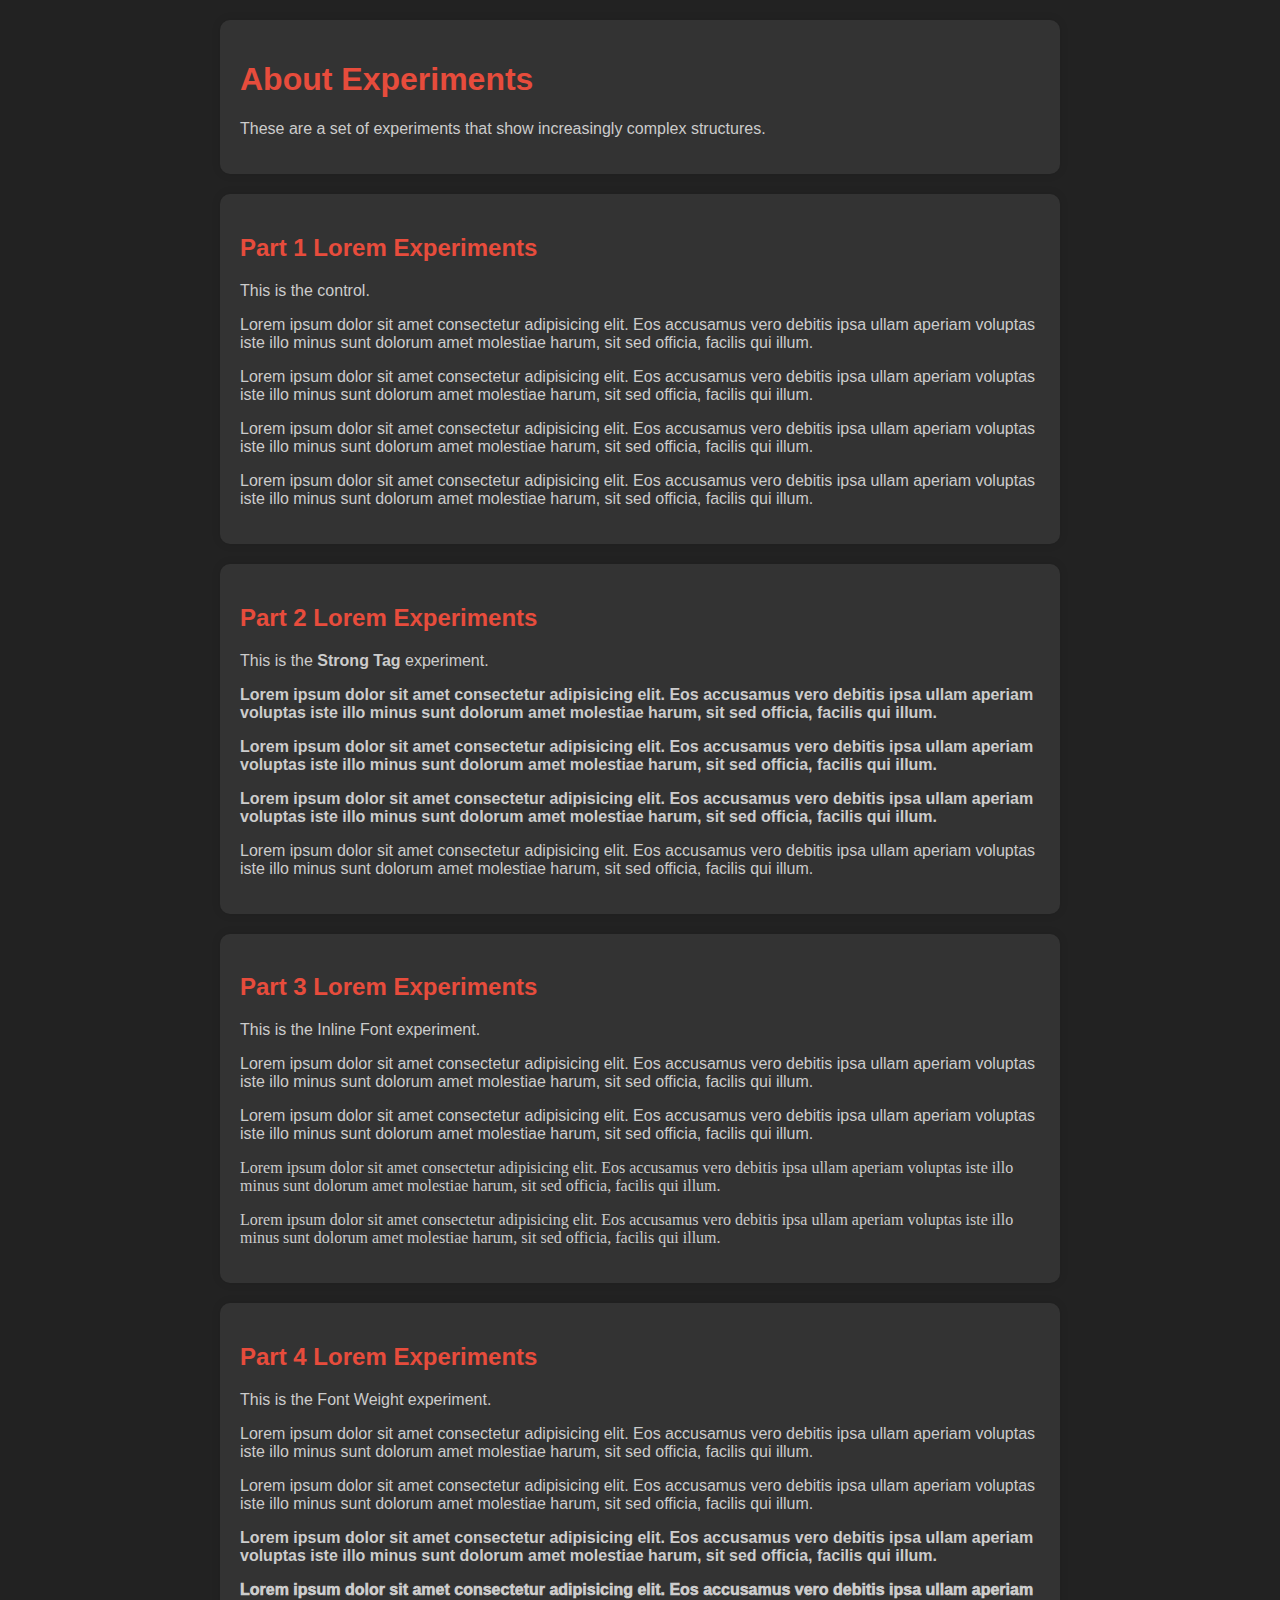
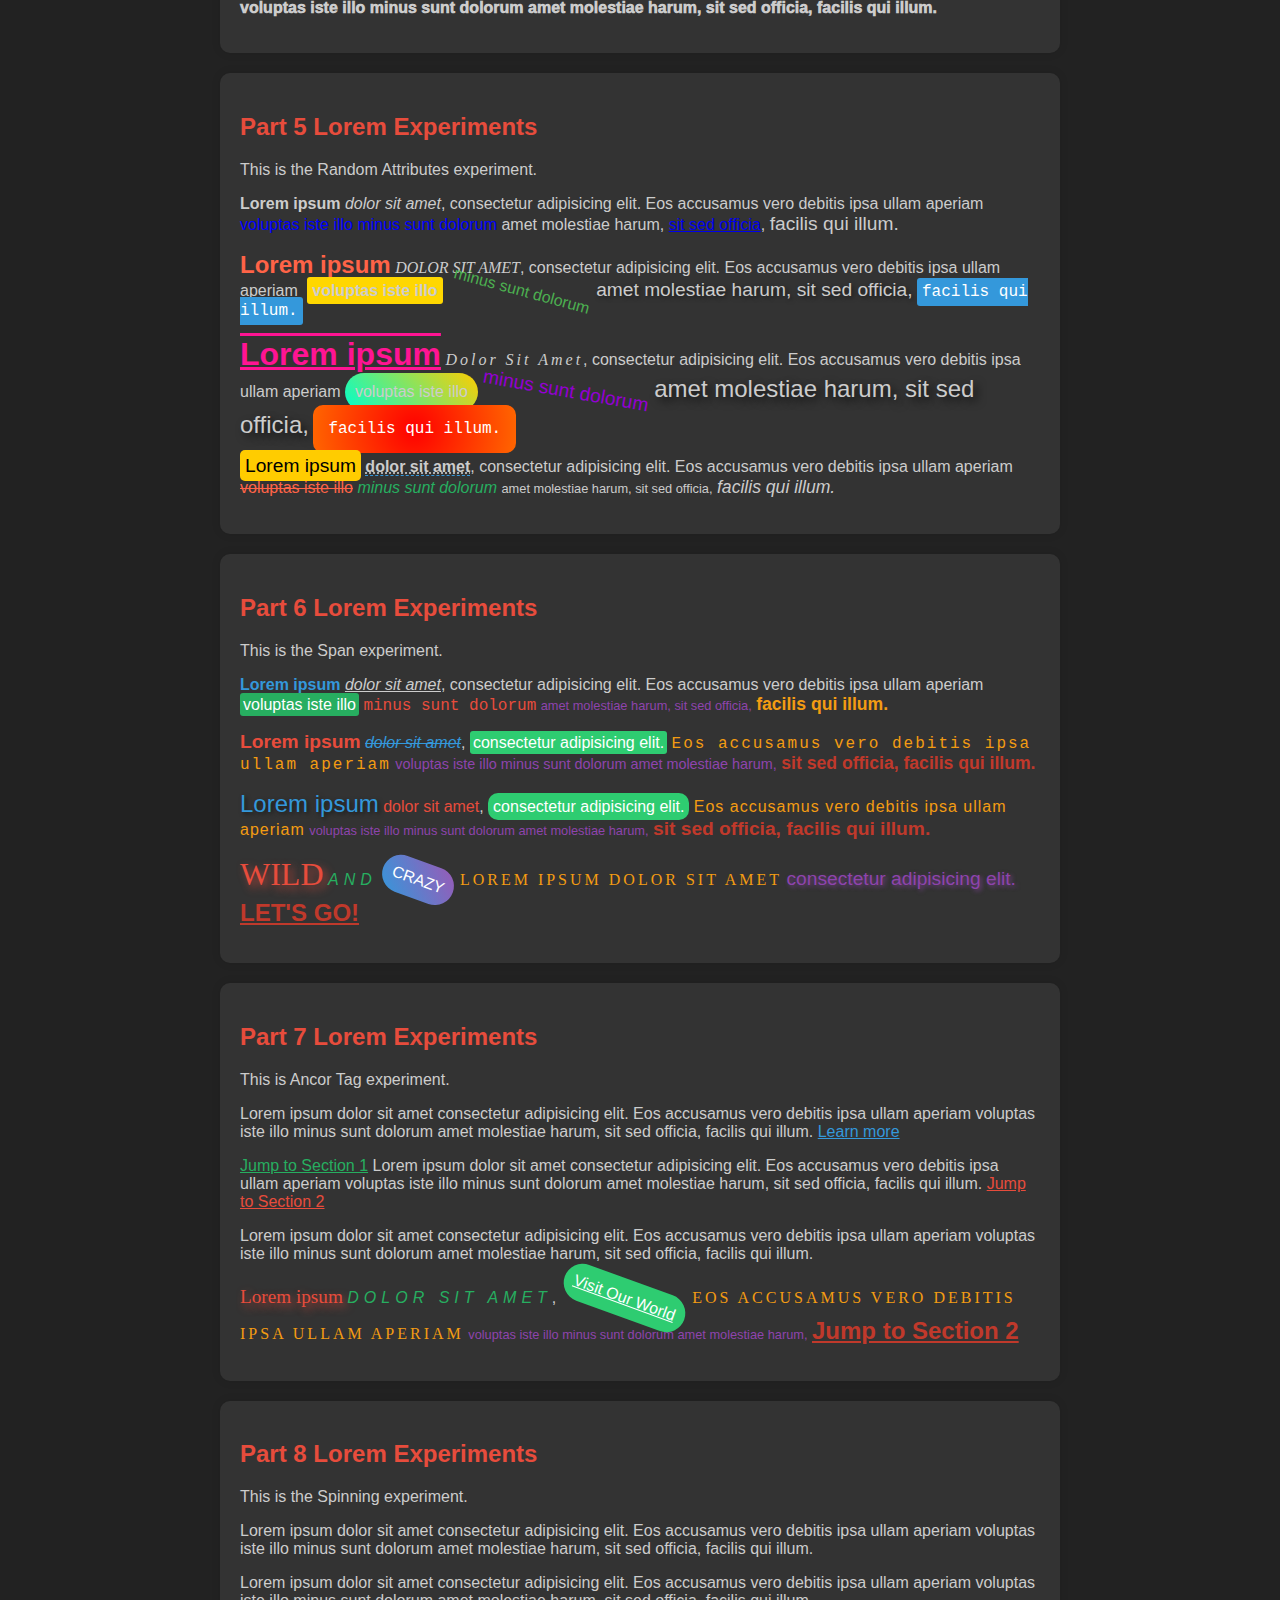
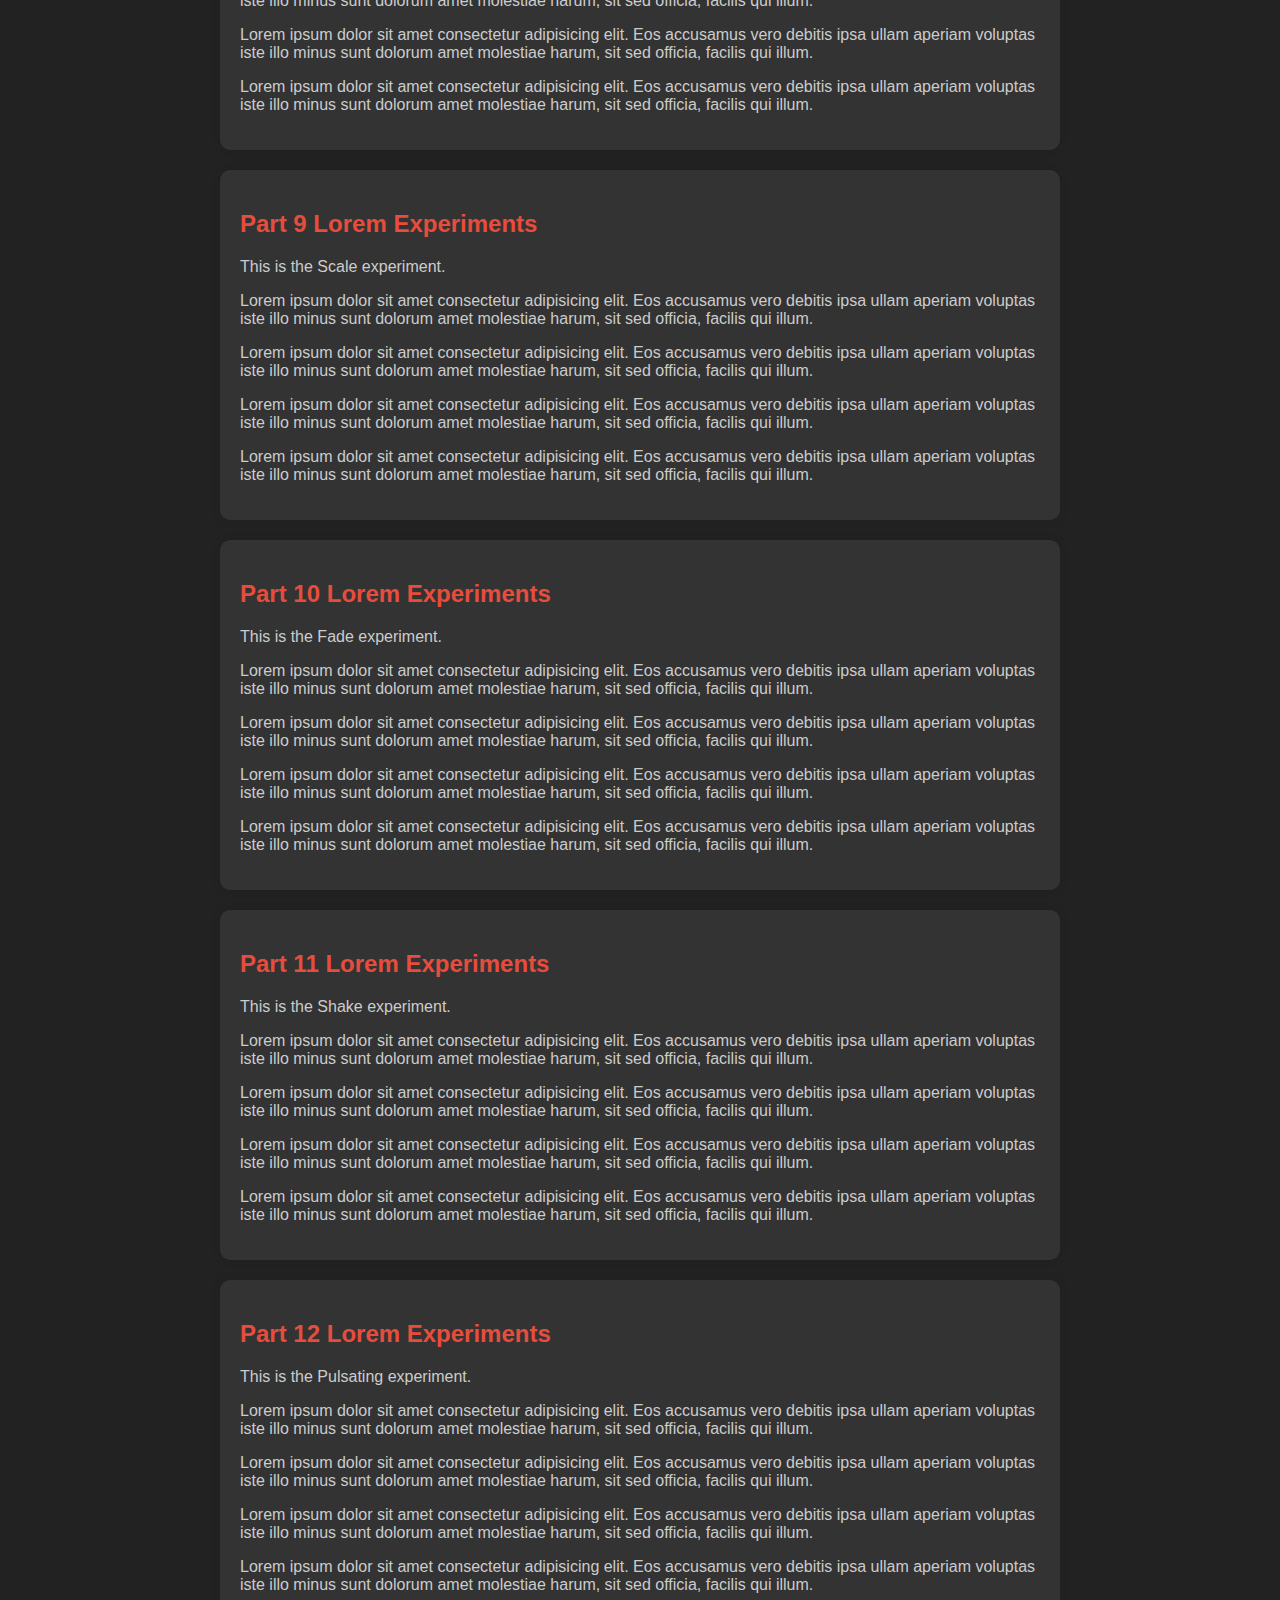
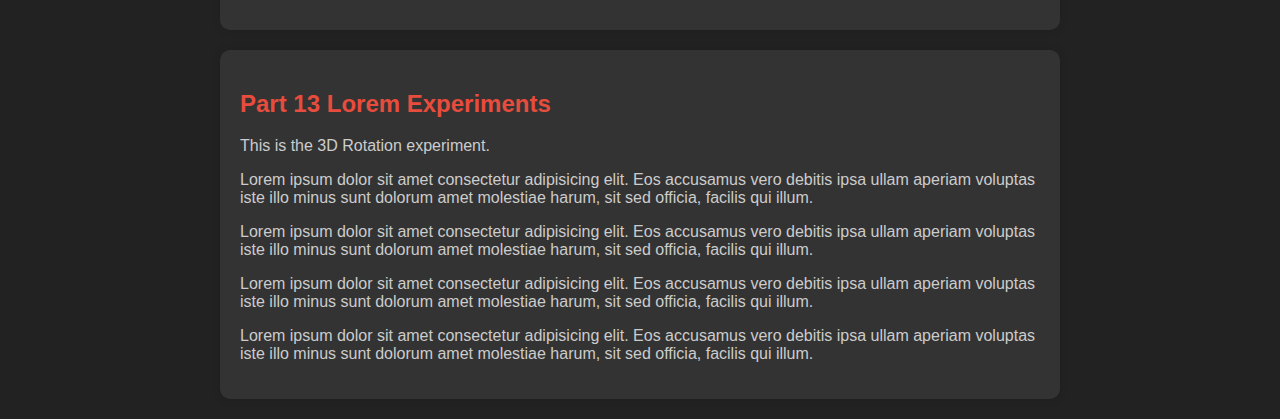
==== commit 5c9ea7b2: "Added more experiments" ====
--- a/experiment1.html
+++ b/experiment1.html
@@ -293,6 +293,46 @@
             voluptas iste illo minus sunt dolorum amet molestiae harum, sit sed officia, facilis qui illum. </p>
         </p>
     </section>
+
+    <section>
+        <h2>Part 12 Lorem Experiments</h2>
+        <p>This is the Pulsating experiment.</p>
+        <p class="pulsating-element">
+            Lorem ipsum dolor sit amet consectetur adipisicing elit. Eos accusamus vero debitis ipsa ullam aperiam
+            voluptas iste illo minus sunt dolorum amet molestiae harum, sit sed officia, facilis qui illum. </p>
+        <p class="pulsating-element1">
+            Lorem ipsum dolor sit amet consectetur adipisicing elit. Eos accusamus vero debitis ipsa ullam aperiam
+            voluptas iste illo minus sunt dolorum amet molestiae harum, sit sed officia, facilis qui illum. </p>
+        </p>
+        <p class="pulsating-element2">
+            Lorem ipsum dolor sit amet consectetur adipisicing elit. Eos accusamus vero debitis ipsa ullam aperiam
+            voluptas iste illo minus sunt dolorum amet molestiae harum, sit sed officia, facilis qui illum. </p>
+        </p>
+        <p class="pulsating-element3">
+            Lorem ipsum dolor sit amet consectetur adipisicing elit. Eos accusamus vero debitis ipsa ullam aperiam
+            voluptas iste illo minus sunt dolorum amet molestiae harum, sit sed officia, facilis qui illum. </p>
+        </p>
+    </section>
+
+    <section>
+        <h2>Part 13 Lorem Experiments</h2>
+        <p>This is the 3D Rotation experiment.</p>
+        <p class="rotating-3d-element">
+            Lorem ipsum dolor sit amet consectetur adipisicing elit. Eos accusamus vero debitis ipsa ullam aperiam
+            voluptas iste illo minus sunt dolorum amet molestiae harum, sit sed officia, facilis qui illum. </p>
+        <p class="rotating-3d-element1">
+            Lorem ipsum dolor sit amet consectetur adipisicing elit. Eos accusamus vero debitis ipsa ullam aperiam
+            voluptas iste illo minus sunt dolorum amet molestiae harum, sit sed officia, facilis qui illum. </p>
+        </p>
+        <p class="rotating-3d-element2">
+            Lorem ipsum dolor sit amet consectetur adipisicing elit. Eos accusamus vero debitis ipsa ullam aperiam
+            voluptas iste illo minus sunt dolorum amet molestiae harum, sit sed officia, facilis qui illum. </p>
+        </p>
+        <p class="rotating-3d-element3">
+            Lorem ipsum dolor sit amet consectetur adipisicing elit. Eos accusamus vero debitis ipsa ullam aperiam
+            voluptas iste illo minus sunt dolorum amet molestiae harum, sit sed officia, facilis qui illum. </p>
+        </p>
+    </section>
 </body>
 
 </html>--- a/style.css
+++ b/style.css
@@ -168,5 +168,39 @@
     animation: pulsate 3s infinite ease-in-out;
 }
 
-
-
+.pulsating-element1 {
+    animation: pulsate 5s infinite ease-in-out;
+}
+
+
+.pulsating-element2 {
+    animation: pulsate .1s infinite ease-in-out;
+}
+
+.pulsating-element3 {
+    animation: pulsate .00004s infinite ease-in-out;
+}
+
+@keyframes rotate3D {
+    0% { transform: rotateY(0); }
+    100% { transform: rotateY(360deg); }
+}
+
+.rotating-3d-element {
+    animation: rotate3D 5s infinite linear;
+}
+.rotating-3d-element1 {
+    animation: rotate3D 25s infinite linear;
+}
+
+@keyframes rotate3D2 {
+    0% { transform: rotateY(7); }
+    100% { transform: rotateY(186deg); }
+}
+
+.rotating-3d-element2 {
+    animation: rotate3D2 5s infinite linear;
+}
+.rotating-3d-element3 {
+    animation: rotate3D2 1s infinite linear;
+}
